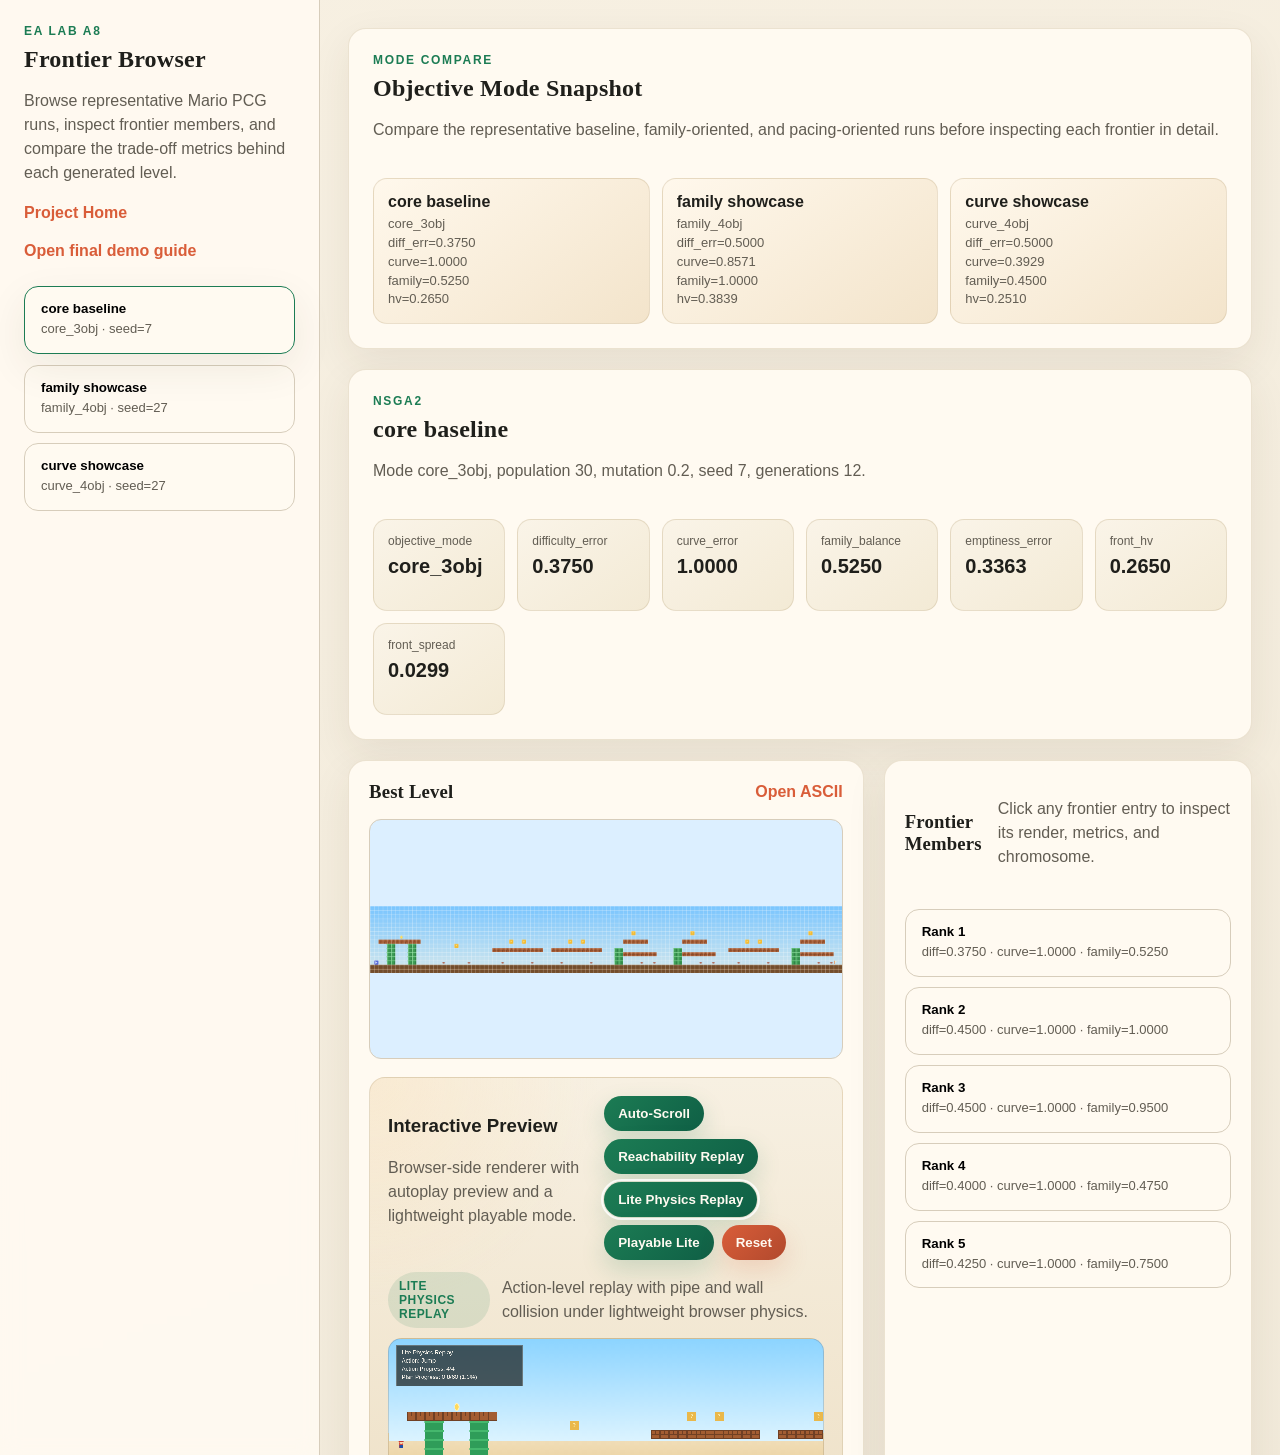
==== docs/index.html @ 8162e2c5 "docs: prepare pages entry for demo site" ====
<!DOCTYPE html>
<html lang="en">
  <head>
    <meta charset="UTF-8" />
    <meta name="viewport" content="width=device-width, initial-scale=1.0" />
    <title>EA-Lab Mario PCG Demo</title>
    <meta http-equiv="refresh" content="0; url=./results/frontier-browser/" />
    <style>
      :root {
        --bg: #f3efe6;
        --paper: #fffaf1;
        --ink: #1f1f1b;
        --muted: #625d53;
        --accent: #1c7c54;
        --accent-2: #d95d39;
        --line: #d7cdbb;
        --shadow: 0 14px 40px rgba(58, 46, 24, 0.08);
        --radius: 18px;
      }

      * {
        box-sizing: border-box;
      }

      body {
        margin: 0;
        min-height: 100vh;
        display: grid;
        place-items: center;
        padding: 28px;
        font-family: "IBM Plex Sans", "Avenir Next", "Segoe UI", sans-serif;
        background: linear-gradient(160deg, #f7f0e2 0%, #efe7d6 100%);
        color: var(--ink);
      }

      .card {
        width: min(760px, 100%);
        padding: 32px;
        border-radius: 22px;
        border: 1px solid rgba(182, 161, 122, 0.28);
        background: var(--paper);
        box-shadow: var(--shadow);
      }

      .eyebrow {
        margin: 0 0 10px;
        font-size: 12px;
        font-weight: 700;
        letter-spacing: 0.14em;
        text-transform: uppercase;
        color: var(--accent);
      }

      h1 {
        margin: 0 0 14px;
        font-family: Georgia, "Times New Roman", serif;
        letter-spacing: 0.01em;
      }

      p {
        margin: 0 0 14px;
        color: var(--muted);
        line-height: 1.6;
      }

      .actions {
        display: flex;
        flex-wrap: wrap;
        gap: 12px;
        margin-top: 18px;
      }

      .button {
        display: inline-flex;
        align-items: center;
        justify-content: center;
        padding: 12px 18px;
        border-radius: 999px;
        text-decoration: none;
        font-weight: 700;
      }

      .button.primary {
        background: linear-gradient(135deg, #1c7c54 0%, #0f5f45 100%);
        color: #fffaf1;
      }

      .button.secondary {
        border: 1px solid var(--line);
        color: var(--accent-2);
        background: #fff8ee;
      }
    </style>
  </head>
  <body>
    <main class="card">
      <p class="eyebrow">EA Lab A8</p>
      <h1>Mario PCG Demo</h1>
      <p>
        This GitHub Pages entry redirects to the final frontier browser used for the Mario PCG course project demo.
      </p>
      <p>
        If the browser does not redirect automatically, use the links below.
      </p>
      <div class="actions">
        <a class="button primary" href="./results/frontier-browser/">Open Frontier Browser</a>
        <a class="button secondary" href="./results/FINAL_DEMO_GUIDE_CN.md">Open Demo Guide</a>
      </div>
    </main>
  </body>
</html>
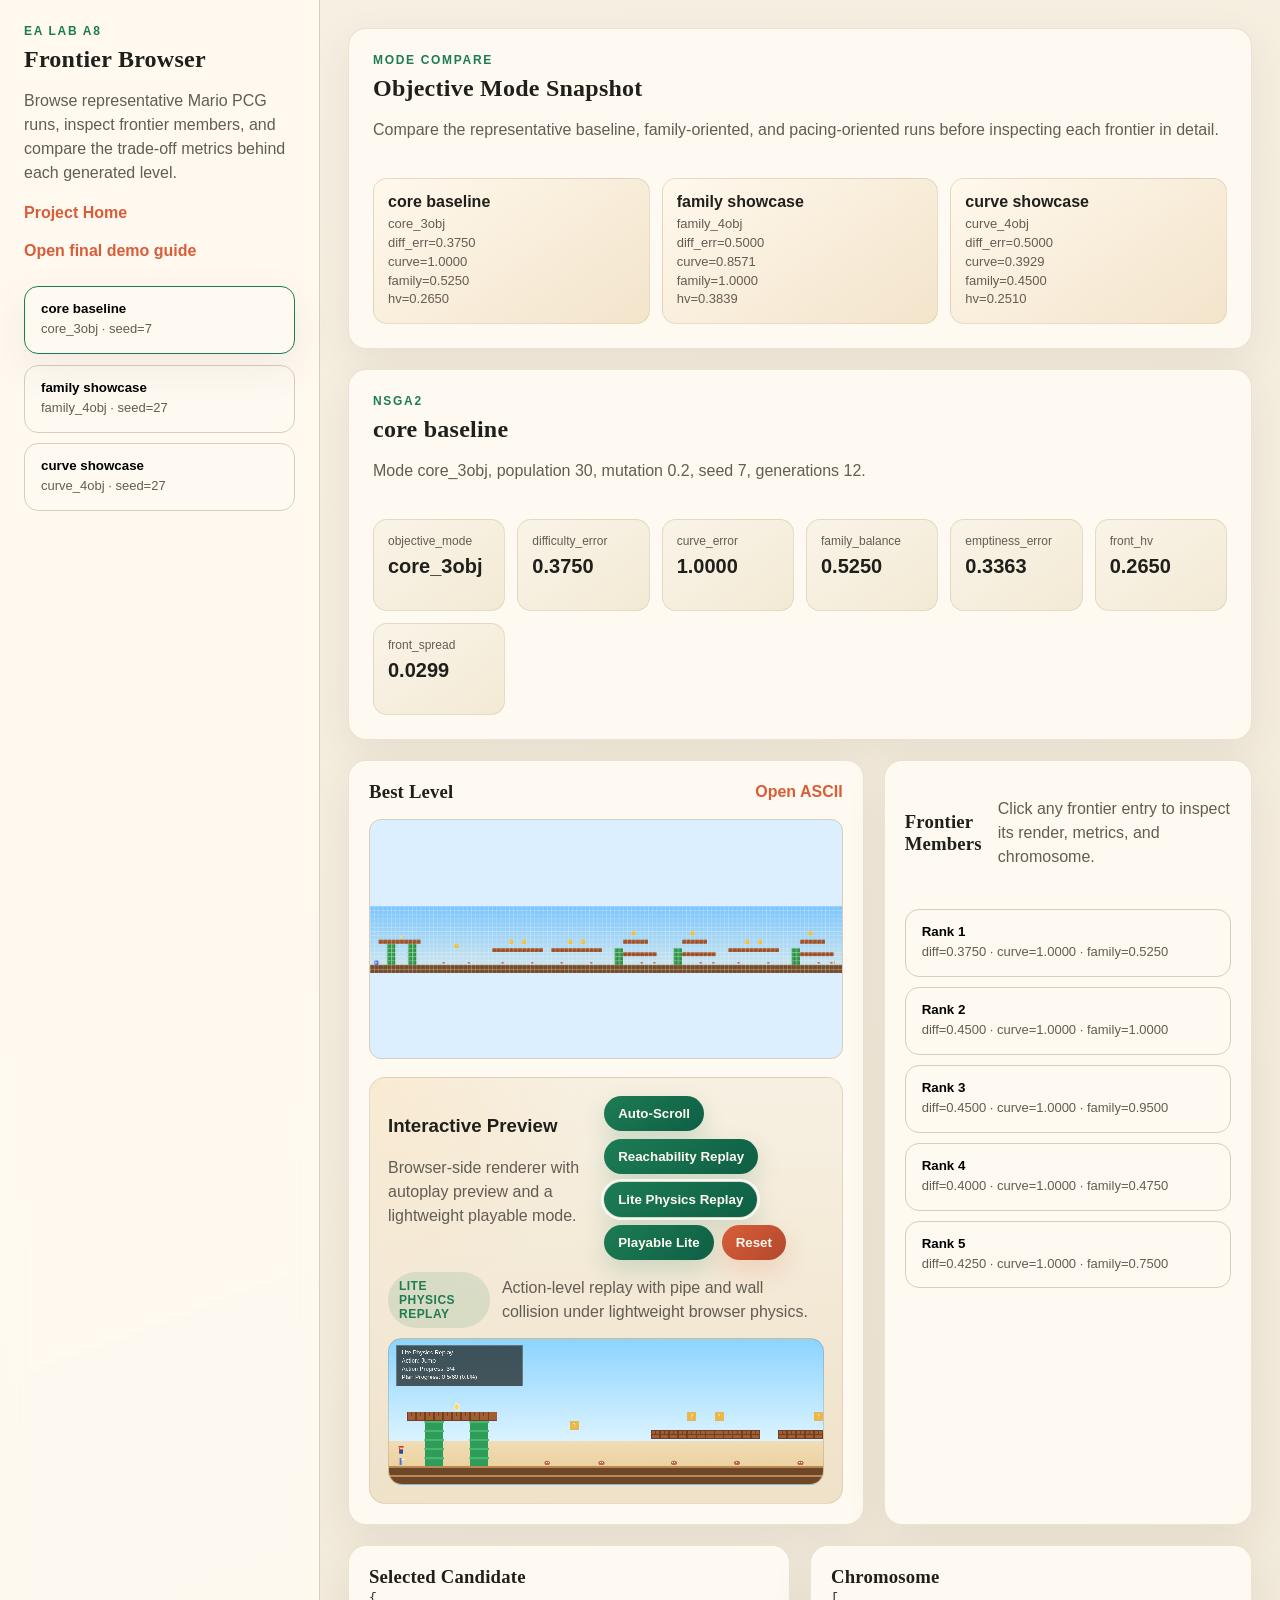
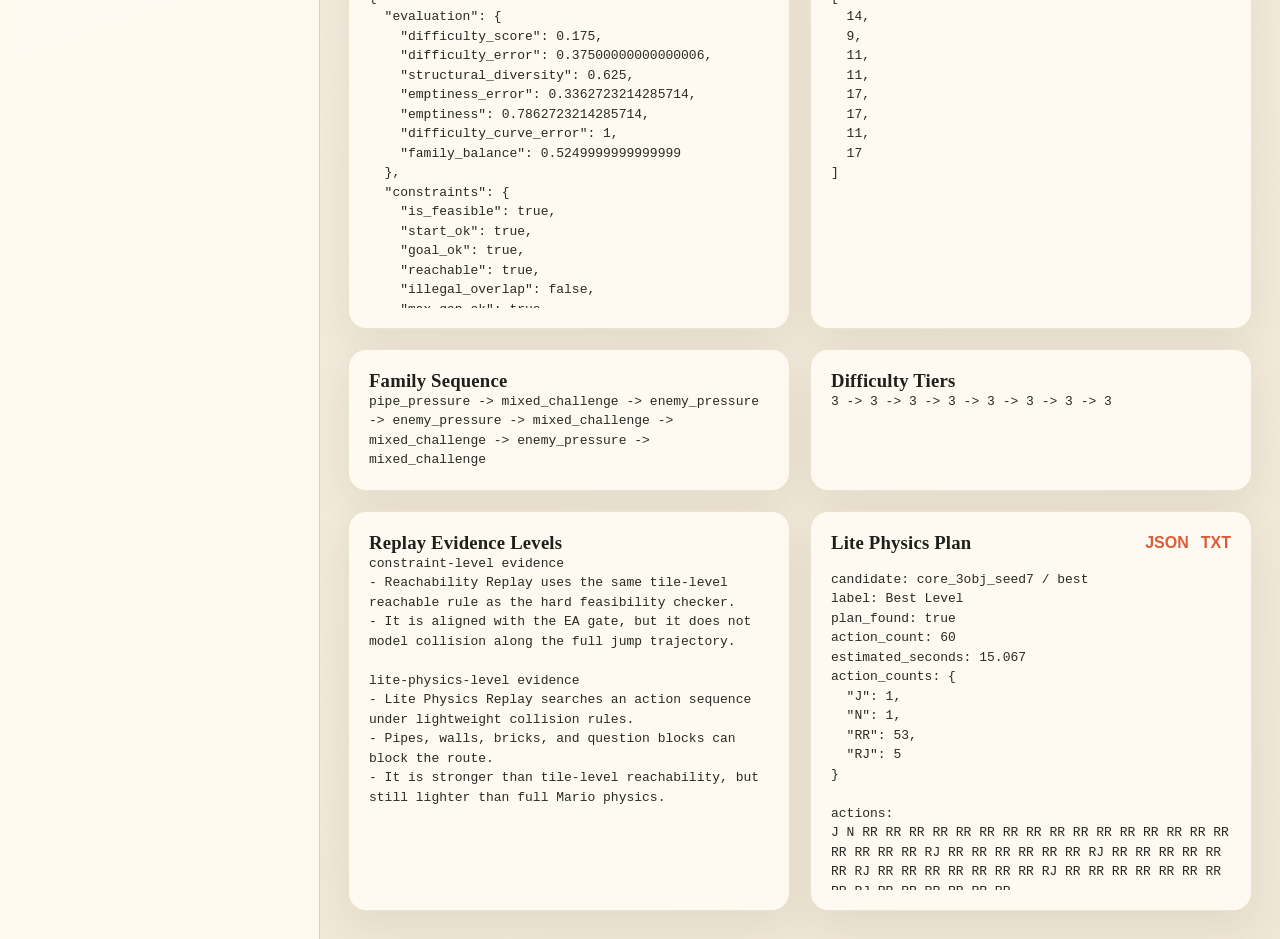
==== commit 463da8c1: "docs: organize report and presentation materials" ====
--- a/docs/index.html
+++ b/docs/index.html
@@ -104,7 +104,8 @@
       </p>
       <div class="actions">
         <a class="button primary" href="./results/frontier-browser/">Open Frontier Browser</a>
-        <a class="button secondary" href="./results/FINAL_DEMO_GUIDE_CN.md">Open Demo Guide</a>
+        <a class="button secondary" href="./results/pre/FINAL_DEMO_GUIDE_CN.md">Open Demo Guide</a>
+        <a class="button secondary" href="https://github.com/ox00/EA-Lab">View Source Code</a>
       </div>
     </main>
   </body>
